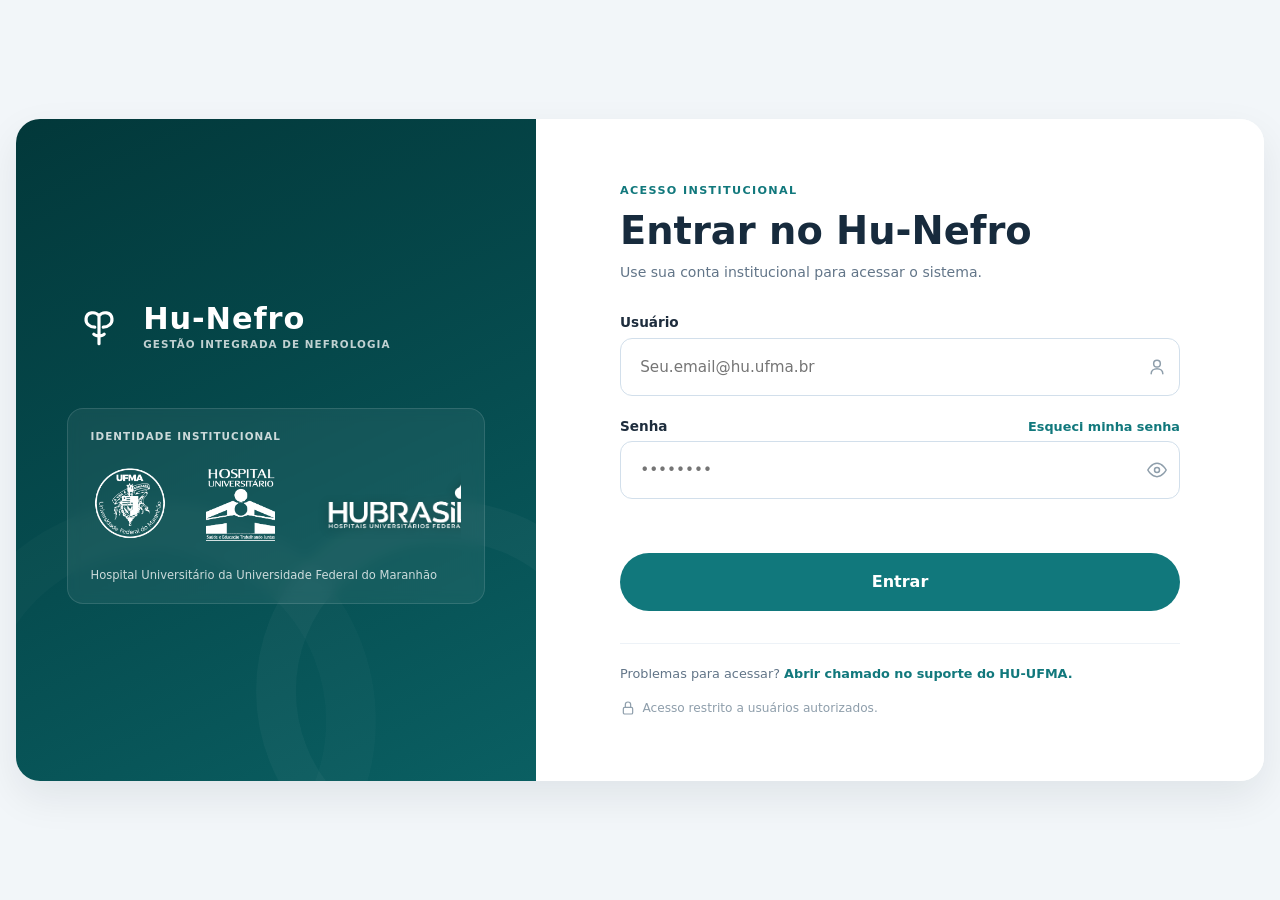
==== index.html @ e1c1029c "Create index.html" ====
<!doctype html>
<html lang="pt-BR">
<head>
  <meta charset="utf-8">
  <meta name="viewport" content="width=device-width, initial-scale=1">
  <!-- Redirecionamento automático via meta tag HTTP-EQUIV (0 segundos de espera) -->
  <meta http-equiv="refresh" content="0; url=login.html">
  <title>Hu-Nefro — Redirecionando...</title>

  <!-- Script de fallback para redirecionar via JavaScript -->
  <script>
    window.location.href = "frontend/login.html";
  </script>
</head>
<body>
  <!-- Fallback simples para o caso de JavaScript e redirecionamento de meta tag estarem desabilitados -->
  <p>Caso não seja redirecionado automaticamente, <a href="login.html">clique aqui para acessar a página de login</a>.</p>
</body>
</html>
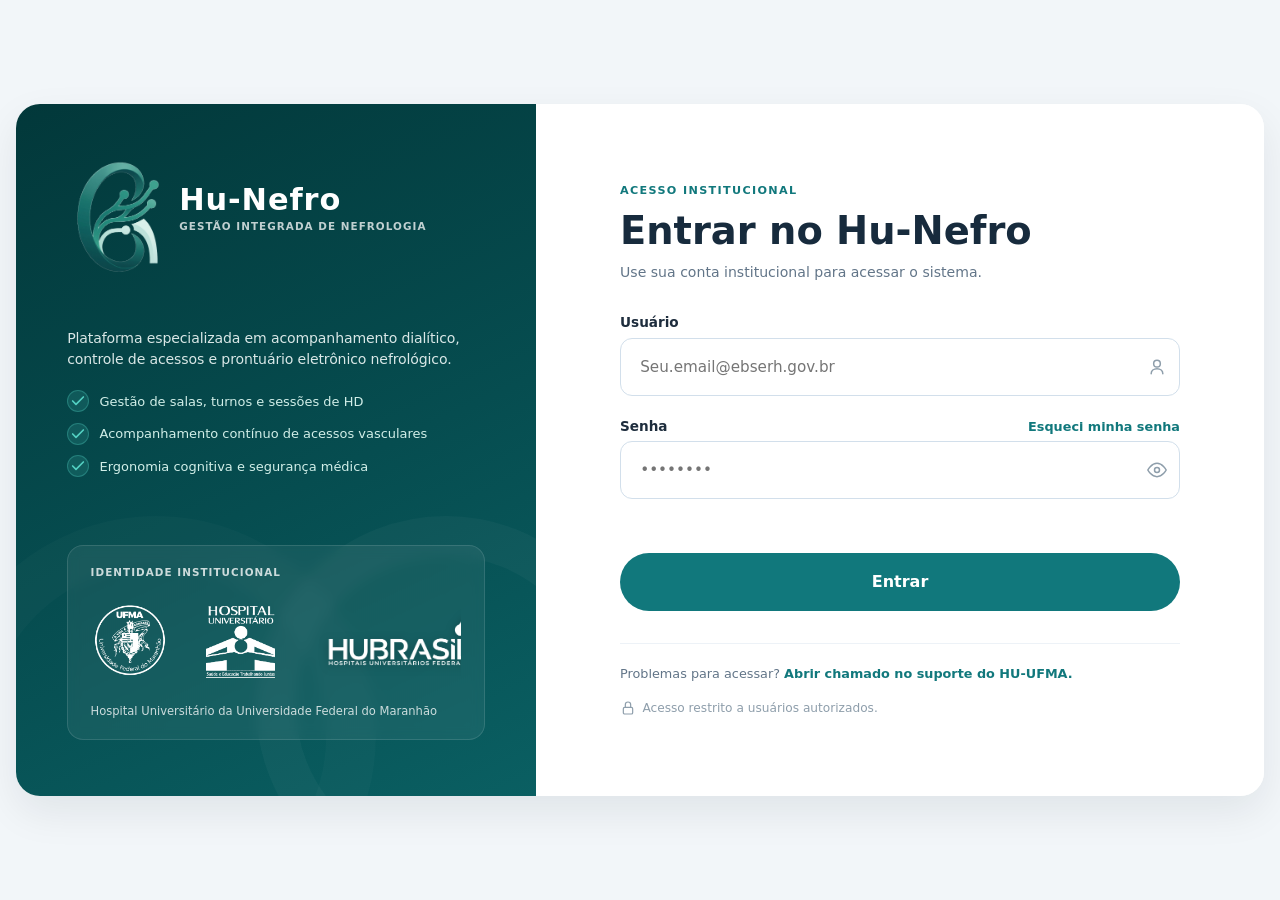
==== commit b055d3ca: "Update index.html" ====
--- a/index.html
+++ b/index.html
@@ -1,19 +1,19 @@
-<!doctype html>
+<!DOCTYPE html>
 <html lang="pt-BR">
 <head>
-  <meta charset="utf-8">
-  <meta name="viewport" content="width=device-width, initial-scale=1">
-  <!-- Redirecionamento automático via meta tag HTTP-EQUIV (0 segundos de espera) -->
-  <meta http-equiv="refresh" content="0; url=login.html">
-  <title>Hu-Nefro — Redirecionando...</title>
+    <meta charset="UTF-8">
+    <meta name="viewport" content="width=device-width, initial-scale=1.0">
+    <meta http-equiv="refresh" content="0; url=./login.html">
+    <title>Hu-Nefro</title>
 
-  <!-- Script de fallback para redirecionar via JavaScript -->
-  <script>
-    window.location.href = "frontend/login.html";
-  </script>
+    <script>
+        window.location.replace("./login.html");
+    </script>
 </head>
 <body>
-  <!-- Fallback simples para o caso de JavaScript e redirecionamento de meta tag estarem desabilitados -->
-  <p>Caso não seja redirecionado automaticamente, <a href="login.html">clique aqui para acessar a página de login</a>.</p>
+    <p>
+        Redirecionando para o Hu-Nefro...
+        <a href="./login.html">Clique aqui para entrar</a>
+    </p>
 </body>
 </html>
